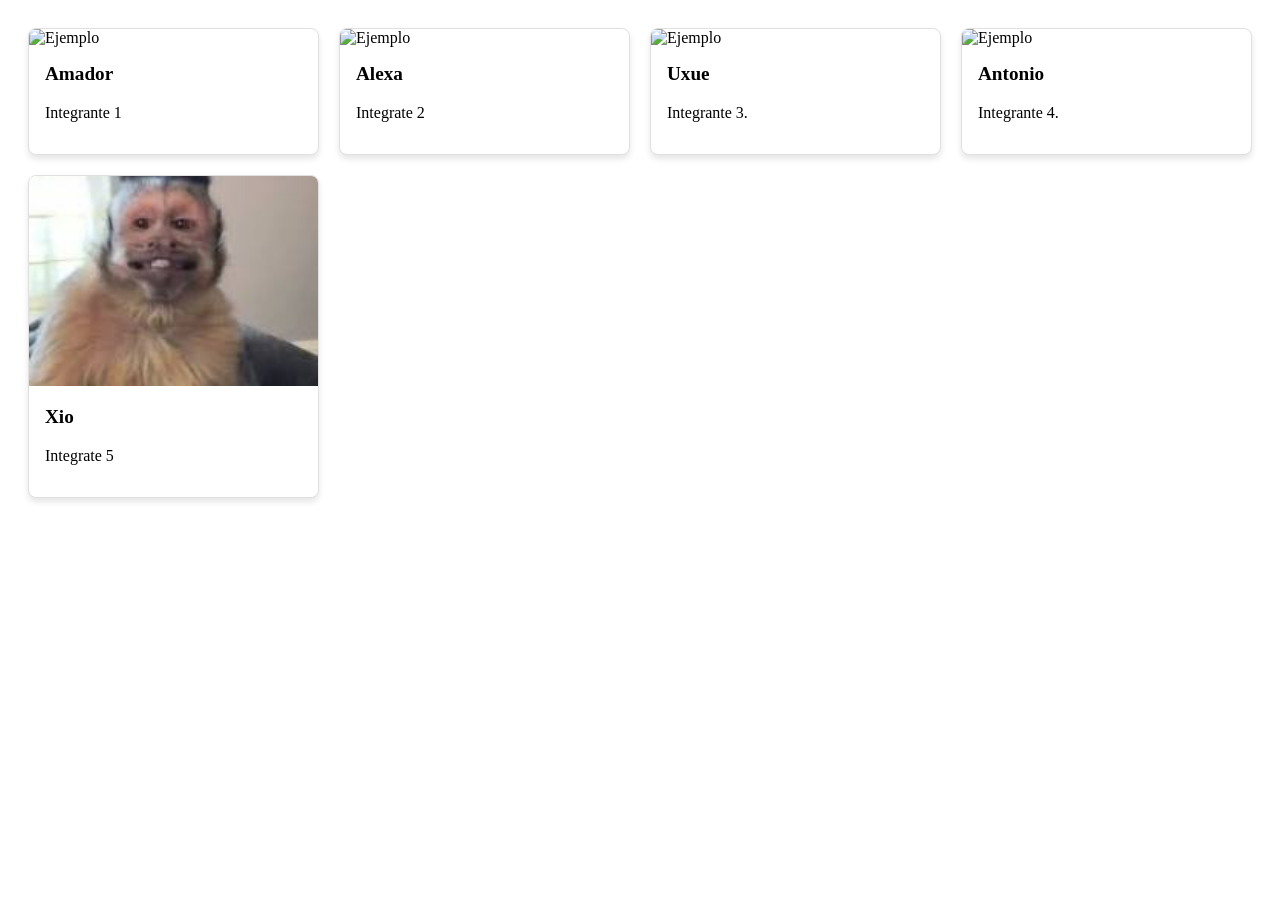
==== index.html @ 30659a45 "Agrega contenido final de las cards" ====
<!DOCTYPE html>
<html lang='en'>
<head>
    <meta charset='utf-8'>
    <meta name='viewport' content='width=device-width, initial-scale=1'>
    <title>Page Title</title>
    <link rel='stylesheet' href='css/main.css'>
</head>
<body>
    














    <div class="card-grid">
        <div class="card">
            <img src="https://encrypted-tbn0.gstatic.com/images?q=tbn:ANd9GcQkjfj5BpxVTRjhMjs1P1ACTYYOiKppBFDmj3fjjwzfN4VxWfmVlEJYb7s&s=10" alt="Ejemplo">
            <div class="card-content">
                <h3>Amador</h3>
                <p>Integrante 1</p>
            </div>
        </div>
    
        <div class="card">
            <img src="https://encrypted-tbn0.gstatic.com/images?q=tbn:ANd9GcSLge34AlzwsAZxnPm-30LFNtOBwBeLDJxHVvNg-DeAYw&s" alt="Ejemplo">
            <div class="card-content">
                <h3>Alexa</h3>
                <p>Integrate 2</p>
            </div>
        </div>

        <div class="card">
            <img src="https://encrypted-tbn0.gstatic.com/images?q=tbn:ANd9GcS9LVPYZmyObXVGzKlk4a13vdyVtmrMRncRA5RaDYk8Rg&s=10" alt="Ejemplo">
            <div class="card-content">
                <h3>Uxue</h3>
                <p>Integrante 3.</p>
            </div>
        </div>

        <div class="card">
            <img src="https://encrypted-tbn0.gstatic.com/images?q=tbn:ANd9GcSuxI428Ll3fAASVU5CYx33X0FOb1aPLdRzs97KixXpuw&s=10" alt="Ejemplo">
            <div class="card-content">
                <h3>Antonio</h3>
                <p>Integrante 4.</p>
            </div>
        </div>

        <div class="card">
            <img src="[data-uri]" alt="Ejemplo">
            <div class="card-content">
                <h3>Xio</h3>
                <p>Integrate 5</p>
            </div>
        </div>
    </div>

</body>
</html>
---- css/main.css ----
.card-grid {
  display: grid;
  grid-template-columns: repeat(auto-fit, minmax(250px, 1fr));
  gap: 20px;
  padding: 20px;
}

.card {
  background-color: #ffffff;
  border: 1px solid #e0e0e0;
  border-radius: 8px;
  overflow: hidden;
  box-shadow: 0 4px 6px rgba(0, 0, 0, 0.1);
}

.card img {
  width: 100%;
  height: 210px;
  object-fit: cover;
}

.card-content {
  padding: 16px;
}

.card-content h3 {
  margin-top: 0;
  font-size: 1.2rem;
}

.card-content button {
  background-color: #007bff;
  color: white;
  border: none;
  padding: 8px 12px;
  border-radius: 4px;
  cursor: pointer;
}
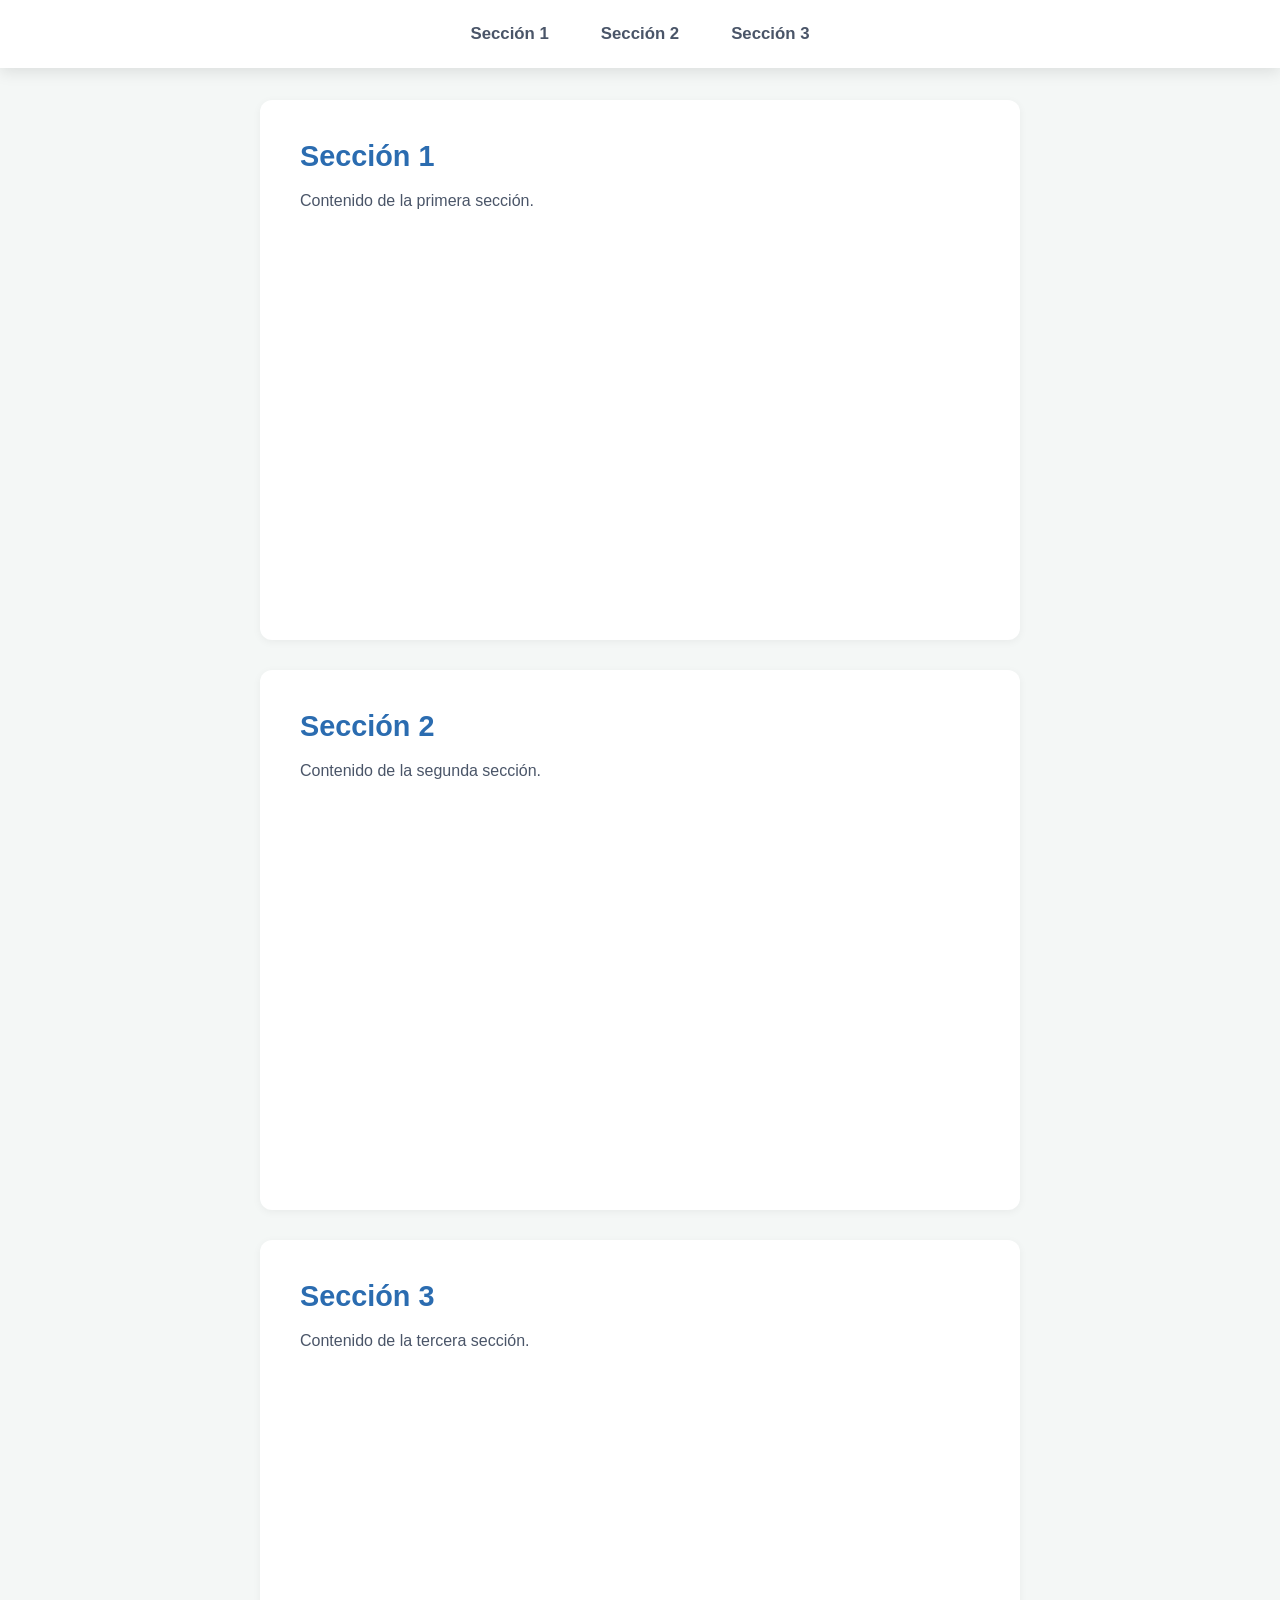
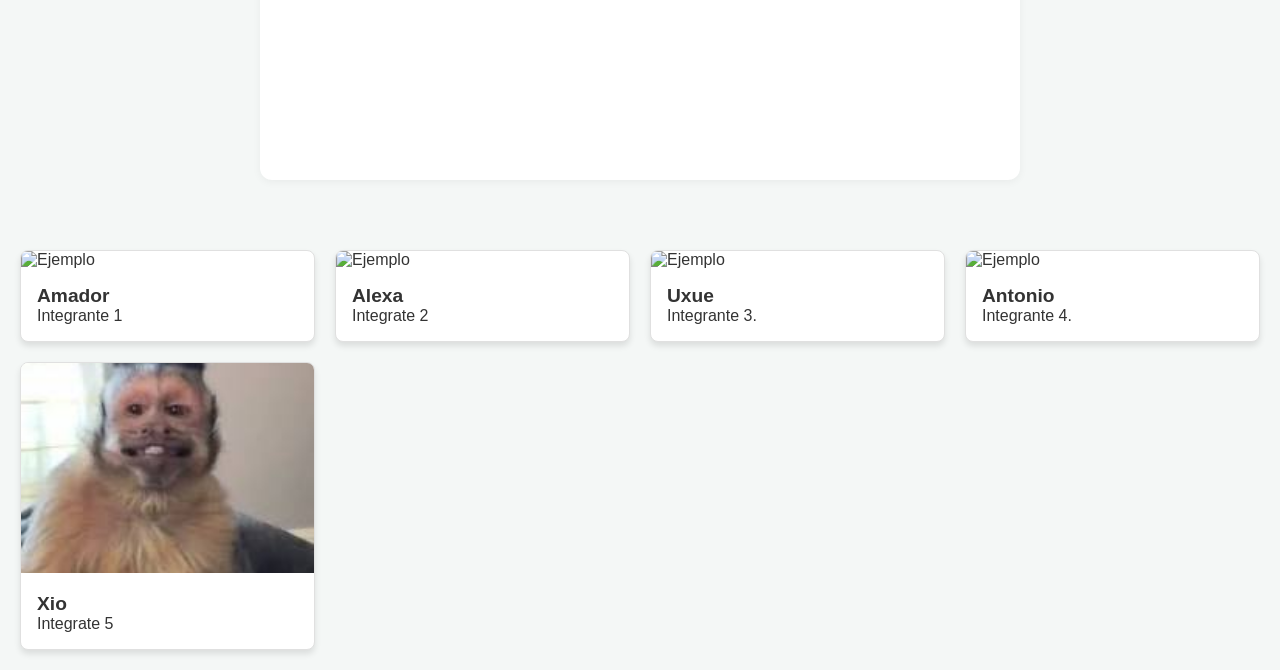
==== commit 456c5572: "Resuelve concflicto de merge" ====
--- a/index.html
+++ b/index.html
@@ -1,4 +1,38 @@
 <!DOCTYPE html>
+<html lang="es">
+<head>
+    <meta charset="UTF-8">
+    <meta name="viewport" content="width=device-width, initial-scale=1.0">
+    <title>Actividad</title>
+    <link rel="stylesheet" href="./css/main.css">
+</head>
+<body>
+    <nav class="navbar">
+        <div class="nav-container">
+            <a href="#seccion1" class="nav-link">Sección 1</a>
+            <a href="#seccion2" class="nav-link">Sección 2</a>
+            <a href="#seccion3" class="nav-link">Sección 3</a>
+        </div>
+    </nav>
+
+    <main class="content">
+        <section id="seccion1" class="section">
+            <h2>Sección 1</h2>
+            <p>Contenido de la primera sección.</p>
+        </section>
+
+        <section id="seccion2" class="section">
+            <h2>Sección 2</h2>
+            <p>Contenido de la segunda sección.</p>
+        </section>
+
+        <section id="seccion3" class="section">
+            <h2>Sección 3</h2>
+            <p>Contenido de la tercera sección.</p>
+        </section>
+    </main>
+</body>
+</html><!DOCTYPE html>
 <html lang='en'>
 <head>
     <meta charset='utf-8'>
--- a/css/main.css
+++ b/css/main.css
@@ -1,4 +1,88 @@
-.card-grid {
+/* Reset general y tipografía moderna */
+* {
+    margin: 0;
+    padding: 0;
+    box-sizing: border-box;
+    font-family: 'Segoe UI', Tahoma, Geneva, Verdana, sans-serif;
+}
+
+/* Desplazamiento suave al hacer clic en los enlaces */
+html {
+    scroll-behavior: smooth;
+}
+
+body {
+    background-color: #f4f7f6;
+    color: #333;
+}
+
+/* Estilos de la Barra de Navegación */
+.navbar {
+    position: fixed;
+    top: 0;
+    left: 0;
+    width: 100%;
+    background-color: #ffffff;
+    box-shadow: 0 4px 15px rgba(0, 0, 0, 0.1);
+    z-index: 1000;
+}
+
+.nav-container {
+    display: flex;
+    justify-content: center;
+    align-items: center;
+    max-width: 1200px;
+    margin: 0 auto;
+    padding: 1rem;
+    gap: 20px;
+}
+
+/* Estilos de los enlaces */
+.nav-link {
+    text-decoration: none;
+    color: #4a5568;
+    font-weight: 600;
+    font-size: 1.05rem;
+    padding: 8px 16px;
+    border-radius: 8px;
+    transition: all 0.3s ease;
+}
+
+/* Efectos al pasar el cursor (Hover) */
+.nav-link:hover {
+    color: #2b6cb0;
+    background-color: #ebf8ff;
+    transform: translateY(-2px);
+}
+
+/* Contenido y Secciones */
+.content {
+    margin-top: 80px; /* Margen para no quedar oculto bajo el nav fijo */
+    padding: 20px;
+    max-width: 800px;
+    margin-left: auto;
+    margin-right: auto;
+}
+
+.section {
+    background: #ffffff;
+    margin-bottom: 30px;
+    padding: 40px;
+    border-radius: 12px;
+    box-shadow: 0 2px 8px rgba(0, 0, 0, 0.05);
+    min-height: 60vh; /* Altura extra para permitir probar el scroll */
+}
+
+.section h2 {
+    color: #2b6cb0;
+    margin-bottom: 15px;
+    font-size: 1.8rem;
+}
+
+.section p {
+    line-height: 1.6;
+    color: #4a5568;
+}.card-grid {
   display: grid;
   grid-template-columns: repeat(auto-fit, minmax(250px, 1fr));
   gap: 20px;
--- a/css/main.css
+++ b/css/main.css
@@ -1,4 +1,88 @@
-.card-grid {
+/* Reset general y tipografía moderna */
+* {
+    margin: 0;
+    padding: 0;
+    box-sizing: border-box;
+    font-family: 'Segoe UI', Tahoma, Geneva, Verdana, sans-serif;
+}
+
+/* Desplazamiento suave al hacer clic en los enlaces */
+html {
+    scroll-behavior: smooth;
+}
+
+body {
+    background-color: #f4f7f6;
+    color: #333;
+}
+
+/* Estilos de la Barra de Navegación */
+.navbar {
+    position: fixed;
+    top: 0;
+    left: 0;
+    width: 100%;
+    background-color: #ffffff;
+    box-shadow: 0 4px 15px rgba(0, 0, 0, 0.1);
+    z-index: 1000;
+}
+
+.nav-container {
+    display: flex;
+    justify-content: center;
+    align-items: center;
+    max-width: 1200px;
+    margin: 0 auto;
+    padding: 1rem;
+    gap: 20px;
+}
+
+/* Estilos de los enlaces */
+.nav-link {
+    text-decoration: none;
+    color: #4a5568;
+    font-weight: 600;
+    font-size: 1.05rem;
+    padding: 8px 16px;
+    border-radius: 8px;
+    transition: all 0.3s ease;
+}
+
+/* Efectos al pasar el cursor (Hover) */
+.nav-link:hover {
+    color: #2b6cb0;
+    background-color: #ebf8ff;
+    transform: translateY(-2px);
+}
+
+/* Contenido y Secciones */
+.content {
+    margin-top: 80px; /* Margen para no quedar oculto bajo el nav fijo */
+    padding: 20px;
+    max-width: 800px;
+    margin-left: auto;
+    margin-right: auto;
+}
+
+.section {
+    background: #ffffff;
+    margin-bottom: 30px;
+    padding: 40px;
+    border-radius: 12px;
+    box-shadow: 0 2px 8px rgba(0, 0, 0, 0.05);
+    min-height: 60vh; /* Altura extra para permitir probar el scroll */
+}
+
+.section h2 {
+    color: #2b6cb0;
+    margin-bottom: 15px;
+    font-size: 1.8rem;
+}
+
+.section p {
+    line-height: 1.6;
+    color: #4a5568;
+}.card-grid {
   display: grid;
   grid-template-columns: repeat(auto-fit, minmax(250px, 1fr));
   gap: 20px;
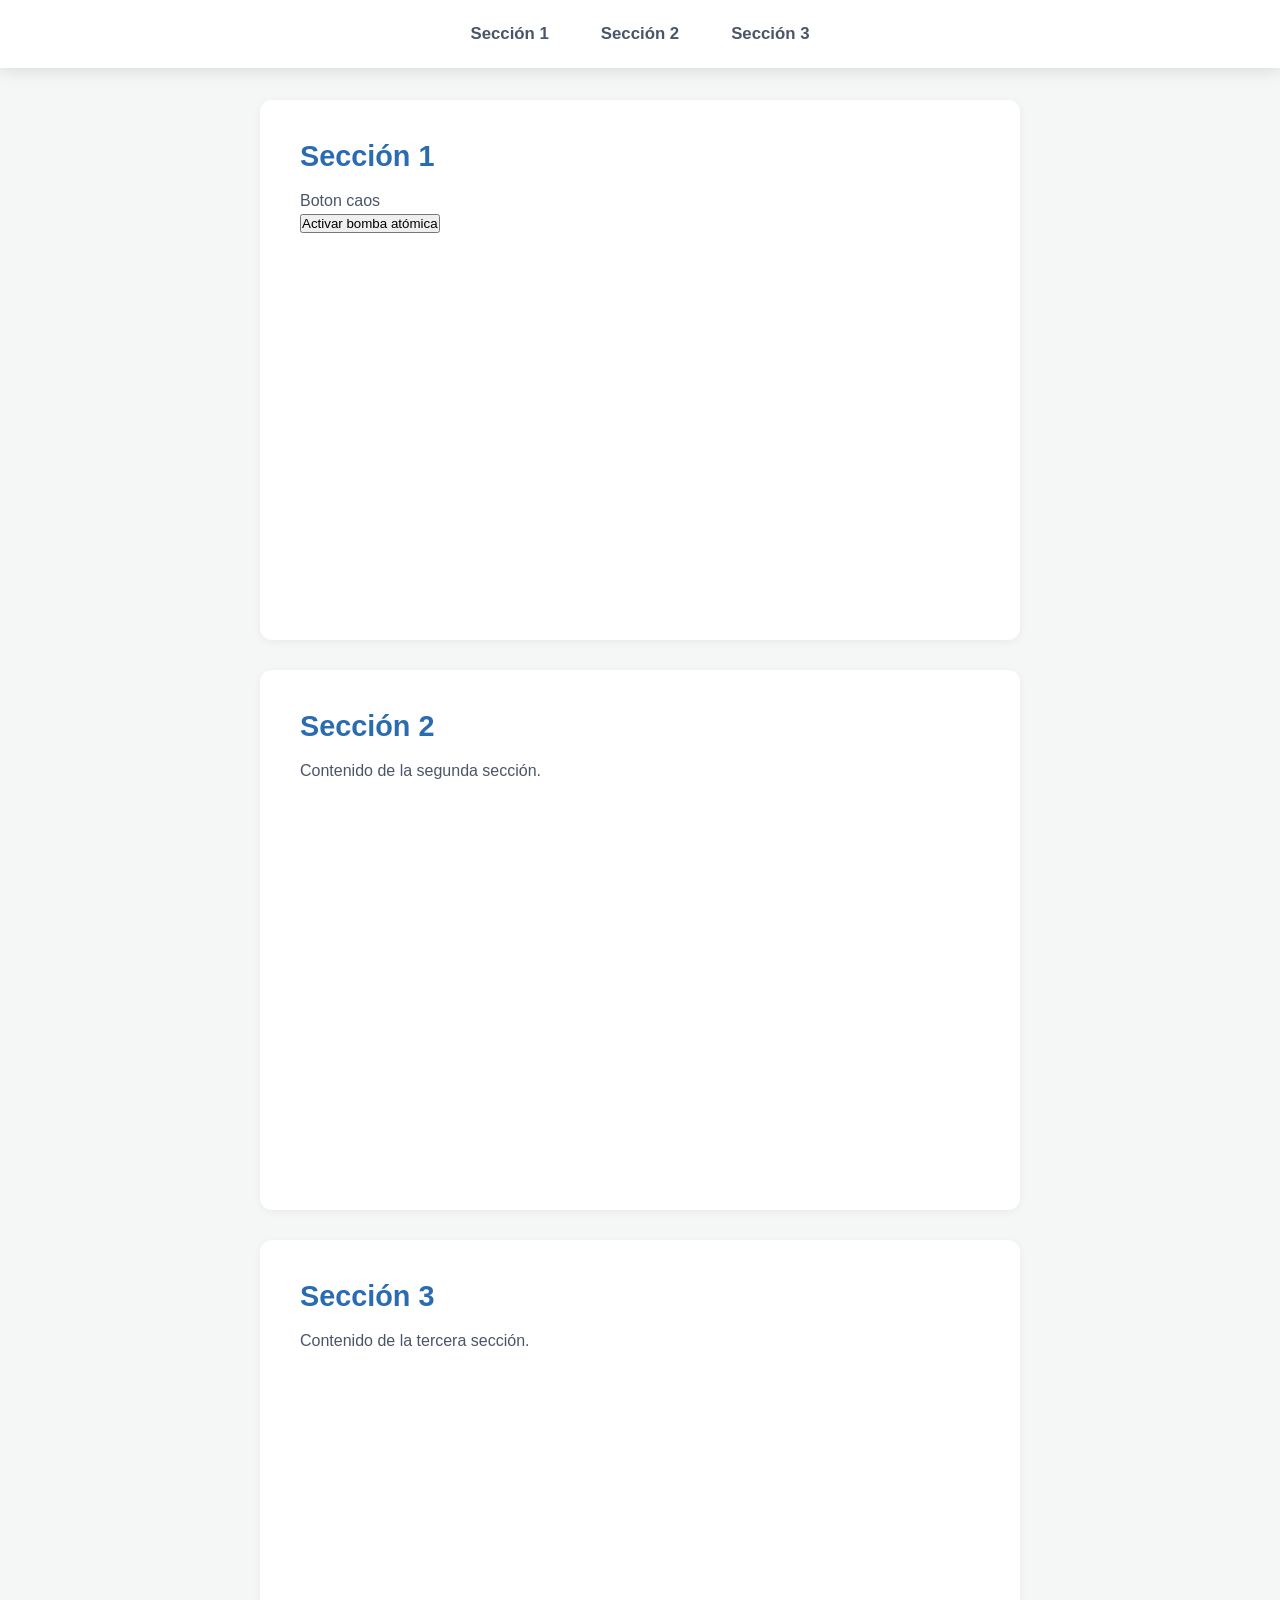
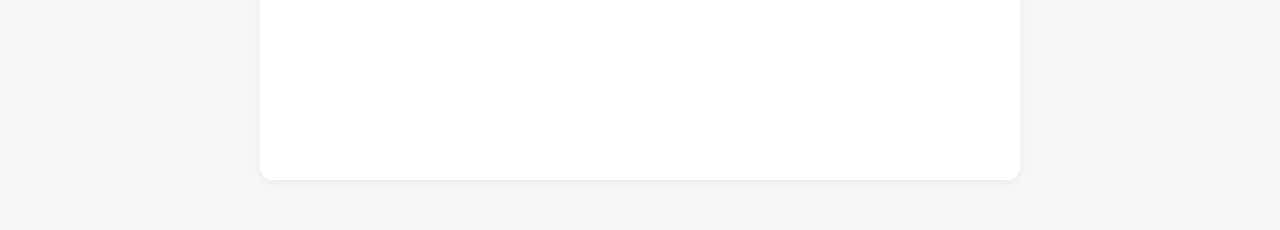
==== commit f9388804: "Implementación botón de caos" ====
--- a/index.html
+++ b/index.html
@@ -18,7 +18,8 @@
     <main class="content">
         <section id="seccion1" class="section">
             <h2>Sección 1</h2>
-            <p>Contenido de la primera sección.</p>
+            <p>Boton caos</p>
+            <button>Activar bomba atómica</button>
         </section>
 
         <section id="seccion2" class="section">
@@ -32,71 +33,4 @@
         </section>
     </main>
 </body>
-</html><!DOCTYPE html>
-<html lang='en'>
-<head>
-    <meta charset='utf-8'>
-    <meta name='viewport' content='width=device-width, initial-scale=1'>
-    <title>Page Title</title>
-    <link rel='stylesheet' href='css/main.css'>
-</head>
-<body>
-    
-
-
-
-
-
-
-
-
-
-
-
-
-
-
-    <div class="card-grid">
-        <div class="card">
-            <img src="https://encrypted-tbn0.gstatic.com/images?q=tbn:ANd9GcQkjfj5BpxVTRjhMjs1P1ACTYYOiKppBFDmj3fjjwzfN4VxWfmVlEJYb7s&s=10" alt="Ejemplo">
-            <div class="card-content">
-                <h3>Amador</h3>
-                <p>Integrante 1</p>
-            </div>
-        </div>
-    
-        <div class="card">
-            <img src="https://encrypted-tbn0.gstatic.com/images?q=tbn:ANd9GcSLge34AlzwsAZxnPm-30LFNtOBwBeLDJxHVvNg-DeAYw&s" alt="Ejemplo">
-            <div class="card-content">
-                <h3>Alexa</h3>
-                <p>Integrate 2</p>
-            </div>
-        </div>
-
-        <div class="card">
-            <img src="https://encrypted-tbn0.gstatic.com/images?q=tbn:ANd9GcS9LVPYZmyObXVGzKlk4a13vdyVtmrMRncRA5RaDYk8Rg&s=10" alt="Ejemplo">
-            <div class="card-content">
-                <h3>Uxue</h3>
-                <p>Integrante 3.</p>
-            </div>
-        </div>
-
-        <div class="card">
-            <img src="https://encrypted-tbn0.gstatic.com/images?q=tbn:ANd9GcSuxI428Ll3fAASVU5CYx33X0FOb1aPLdRzs97KixXpuw&s=10" alt="Ejemplo">
-            <div class="card-content">
-                <h3>Antonio</h3>
-                <p>Integrante 4.</p>
-            </div>
-        </div>
-
-        <div class="card">
-            <img src="[data-uri]" alt="Ejemplo">
-            <div class="card-content">
-                <h3>Xio</h3>
-                <p>Integrate 5</p>
-            </div>
-        </div>
-    </div>
-
-</body>
 </html>
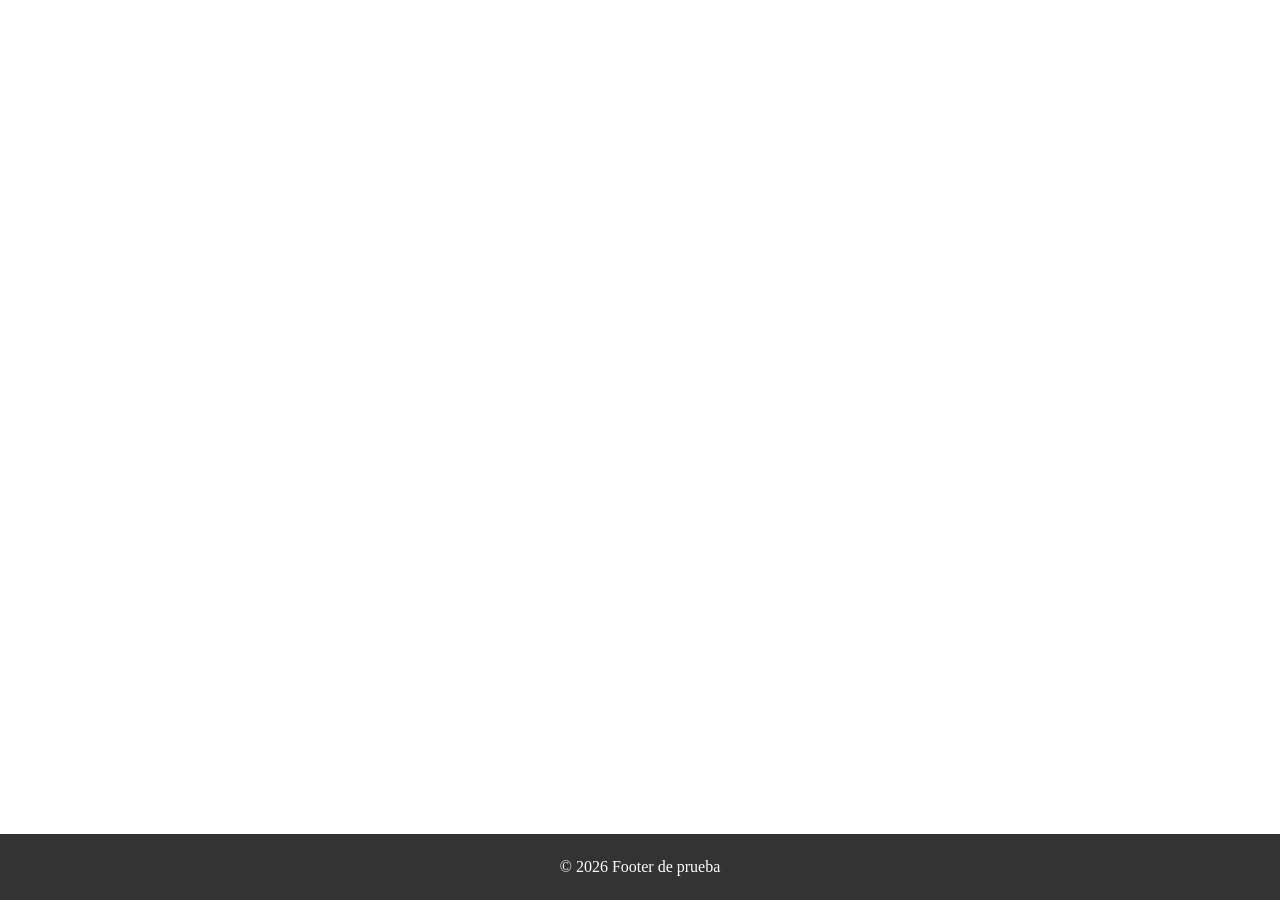
==== commit c8b645b1: "Vincular script del footer en la plantilla HTML" ====
--- a/index.html
+++ b/index.html
@@ -1,36 +1,12 @@
 <!DOCTYPE html>
-<html lang="es">
+<html lang='en'>
 <head>
-    <meta charset="UTF-8">
-    <meta name="viewport" content="width=device-width, initial-scale=1.0">
-    <title>Actividad</title>
-    <link rel="stylesheet" href="./css/main.css">
+    <meta charset='utf-8'>
+    <meta name='viewport' content='width=device-width, initial-scale=1'>
+    <title>Page Title</title>
+    <link rel='stylesheet' href='main.css'>
 </head>
 <body>
-    <nav class="navbar">
-        <div class="nav-container">
-            <a href="#seccion1" class="nav-link">Sección 1</a>
-            <a href="#seccion2" class="nav-link">Sección 2</a>
-            <a href="#seccion3" class="nav-link">Sección 3</a>
-        </div>
-    </nav>
-
-    <main class="content">
-        <section id="seccion1" class="section">
-            <h2>Sección 1</h2>
-            <p>Boton caos</p>
-            <button>Activar bomba atómica</button>
-        </section>
-
-        <section id="seccion2" class="section">
-            <h2>Sección 2</h2>
-            <p>Contenido de la segunda sección.</p>
-        </section>
-
-        <section id="seccion3" class="section">
-            <h2>Sección 3</h2>
-            <p>Contenido de la tercera sección.</p>
-        </section>
-    </main>
+    <script src="js/app.js"></script>
 </body>
 </html>
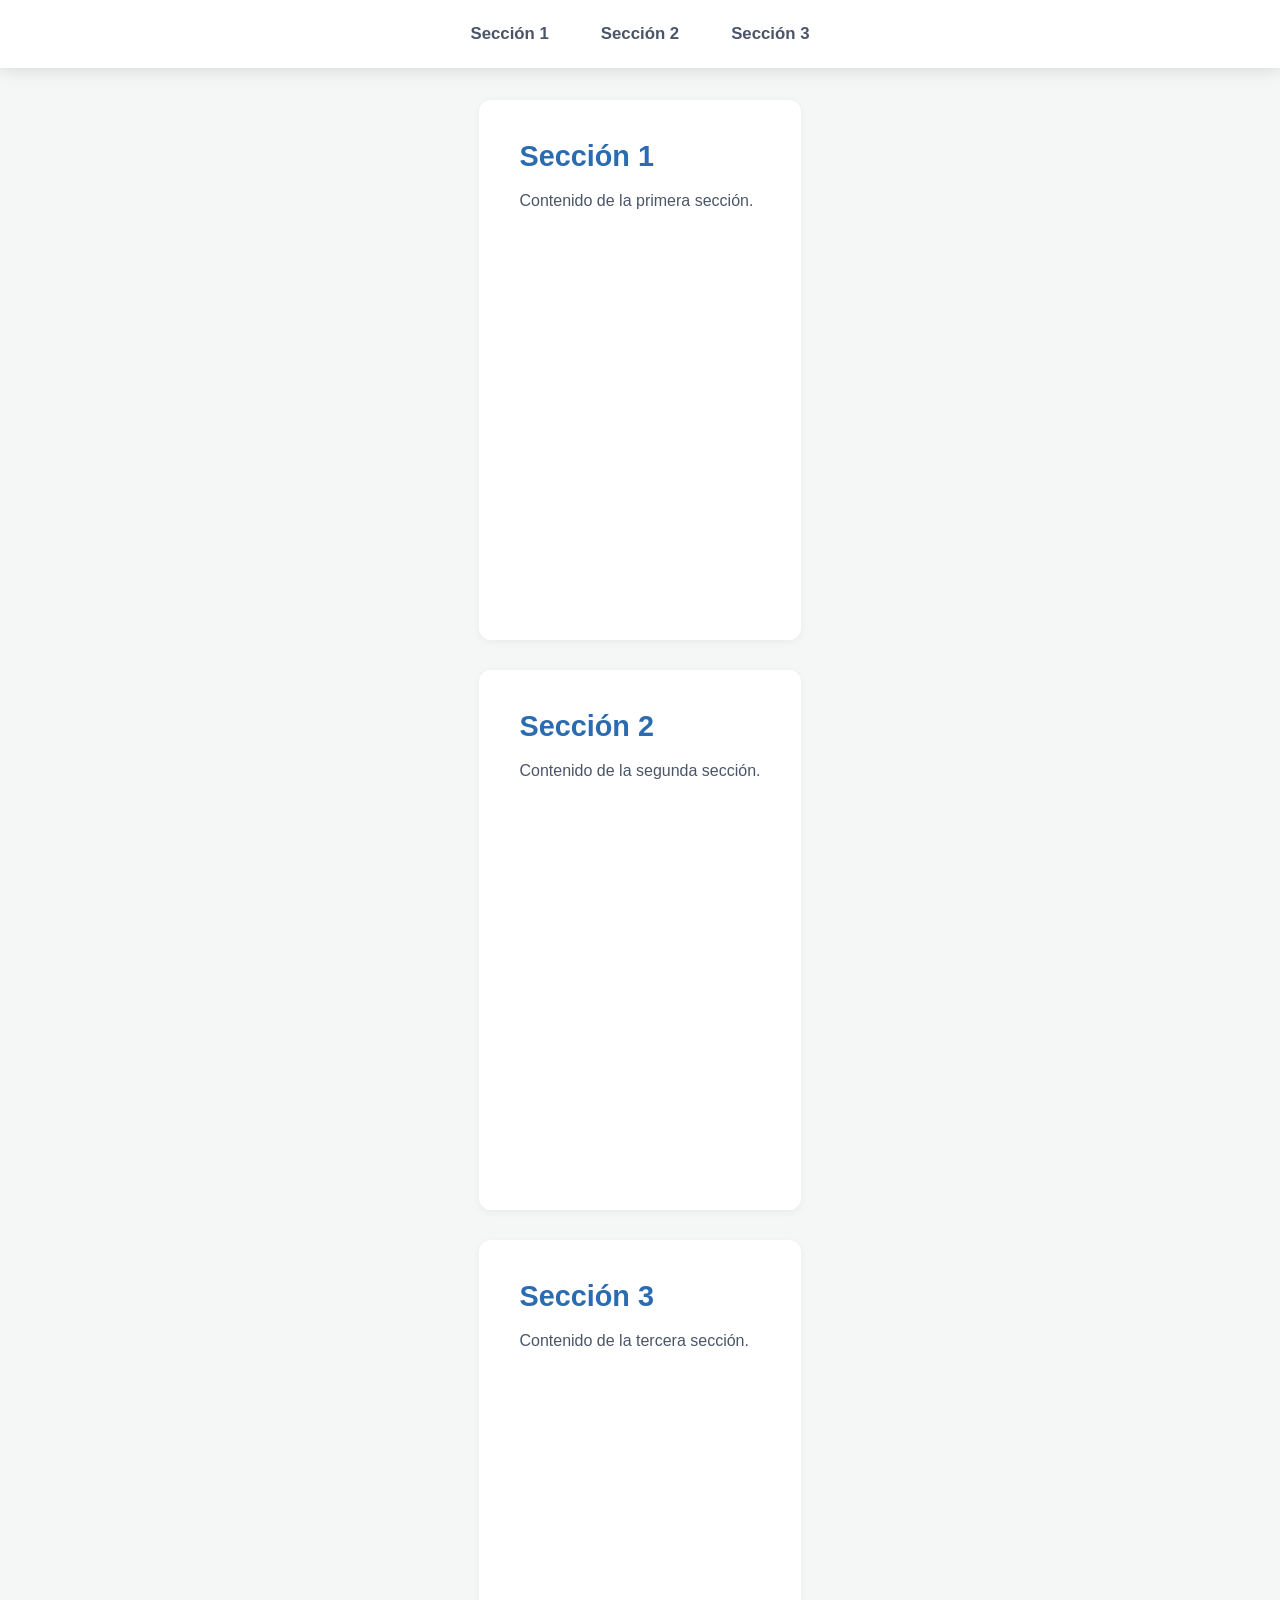
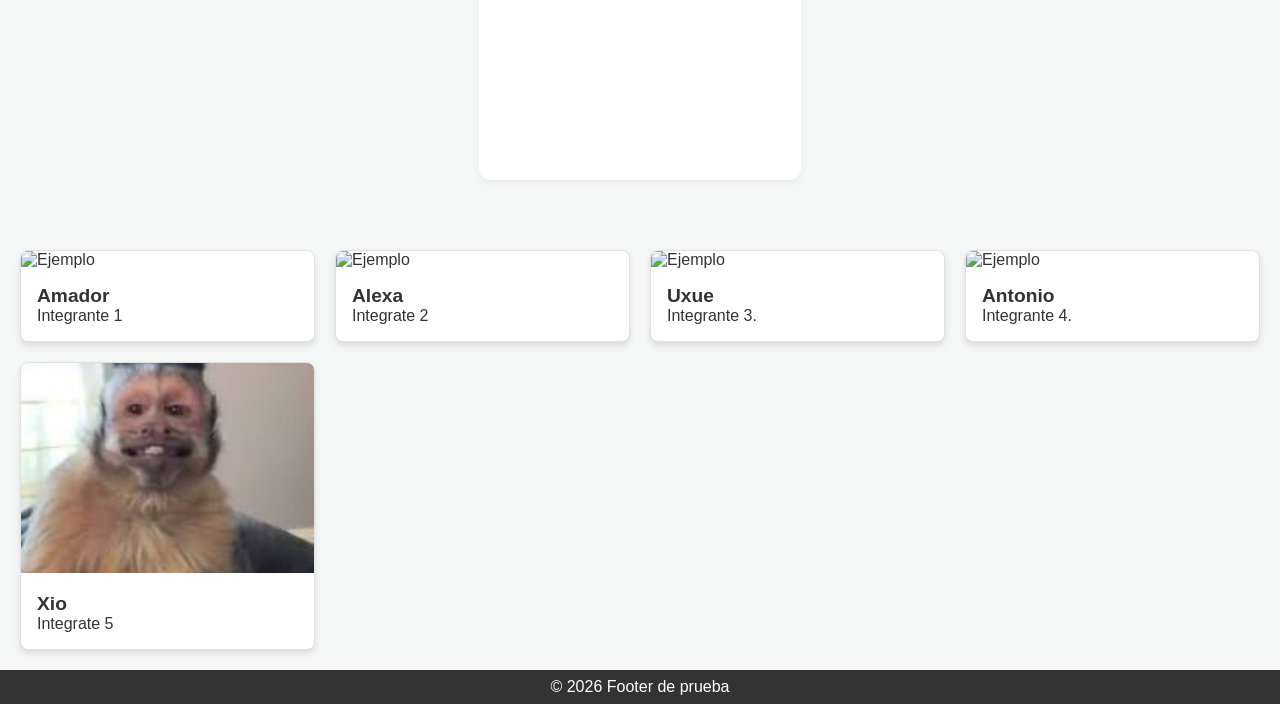
==== commit acb354a4: "Resolver conflicto de Merge" ====
--- a/index.html
+++ b/index.html
@@ -1,4 +1,105 @@
 <!DOCTYPE html>
+<html lang="es">
+<head>
+    <meta charset="UTF-8">
+    <meta name="viewport" content="width=device-width, initial-scale=1.0">
+    <title>Actividad</title>
+    <link rel="stylesheet" href="./css/main.css">
+</head>
+<body>
+    <nav class="navbar">
+        <div class="nav-container">
+            <a href="#seccion1" class="nav-link">Sección 1</a>
+            <a href="#seccion2" class="nav-link">Sección 2</a>
+            <a href="#seccion3" class="nav-link">Sección 3</a>
+        </div>
+    </nav>
+
+    <main class="content">
+        <section id="seccion1" class="section">
+            <h2>Sección 1</h2>
+            <p>Contenido de la primera sección.</p>
+        </section>
+
+        <section id="seccion2" class="section">
+            <h2>Sección 2</h2>
+            <p>Contenido de la segunda sección.</p>
+        </section>
+
+        <section id="seccion3" class="section">
+            <h2>Sección 3</h2>
+            <p>Contenido de la tercera sección.</p>
+        </section>
+    </main>
+</body>
+</html><!DOCTYPE html>
+<html lang='en'>
+<head>
+    <meta charset='utf-8'>
+    <meta name='viewport' content='width=device-width, initial-scale=1'>
+    <title>Page Title</title>
+    <link rel='stylesheet' href='css/main.css'>
+</head>
+<body>
+    
+
+
+
+
+
+
+
+
+
+
+
+
+
+
+    <div class="card-grid">
+        <div class="card">
+            <img src="https://encrypted-tbn0.gstatic.com/images?q=tbn:ANd9GcQkjfj5BpxVTRjhMjs1P1ACTYYOiKppBFDmj3fjjwzfN4VxWfmVlEJYb7s&s=10" alt="Ejemplo">
+            <div class="card-content">
+                <h3>Amador</h3>
+                <p>Integrante 1</p>
+            </div>
+        </div>
+    
+        <div class="card">
+            <img src="https://encrypted-tbn0.gstatic.com/images?q=tbn:ANd9GcSLge34AlzwsAZxnPm-30LFNtOBwBeLDJxHVvNg-DeAYw&s" alt="Ejemplo">
+            <div class="card-content">
+                <h3>Alexa</h3>
+                <p>Integrate 2</p>
+            </div>
+        </div>
+
+        <div class="card">
+            <img src="https://encrypted-tbn0.gstatic.com/images?q=tbn:ANd9GcS9LVPYZmyObXVGzKlk4a13vdyVtmrMRncRA5RaDYk8Rg&s=10" alt="Ejemplo">
+            <div class="card-content">
+                <h3>Uxue</h3>
+                <p>Integrante 3.</p>
+            </div>
+        </div>
+
+        <div class="card">
+            <img src="https://encrypted-tbn0.gstatic.com/images?q=tbn:ANd9GcSuxI428Ll3fAASVU5CYx33X0FOb1aPLdRzs97KixXpuw&s=10" alt="Ejemplo">
+            <div class="card-content">
+                <h3>Antonio</h3>
+                <p>Integrante 4.</p>
+            </div>
+        </div>
+
+        <div class="card">
+            <img src="[data-uri]" alt="Ejemplo">
+            <div class="card-content">
+                <h3>Xio</h3>
+                <p>Integrate 5</p>
+            </div>
+        </div>
+    </div>
+
+</body>
+</html><!DOCTYPE html>
 <html lang='en'>
 <head>
     <meta charset='utf-8'>
--- a/css/main.css
+++ b/css/main.css
@@ -0,0 +1,122 @@
+/* Reset general y tipografía moderna */
+* {
+    margin: 0;
+    padding: 0;
+    box-sizing: border-box;
+    font-family: 'Segoe UI', Tahoma, Geneva, Verdana, sans-serif;
+}
+
+/* Desplazamiento suave al hacer clic en los enlaces */
+html {
+    scroll-behavior: smooth;
+}
+
+body {
+    background-color: #f4f7f6;
+    color: #333;
+}
+
+/* Estilos de la Barra de Navegación */
+.navbar {
+    position: fixed;
+    top: 0;
+    left: 0;
+    width: 100%;
+    background-color: #ffffff;
+    box-shadow: 0 4px 15px rgba(0, 0, 0, 0.1);
+    z-index: 1000;
+}
+
+.nav-container {
+    display: flex;
+    justify-content: center;
+    align-items: center;
+    max-width: 1200px;
+    margin: 0 auto;
+    padding: 1rem;
+    gap: 20px;
+}
+
+/* Estilos de los enlaces */
+.nav-link {
+    text-decoration: none;
+    color: #4a5568;
+    font-weight: 600;
+    font-size: 1.05rem;
+    padding: 8px 16px;
+    border-radius: 8px;
+    transition: all 0.3s ease;
+}
+
+/* Efectos al pasar el cursor (Hover) */
+.nav-link:hover {
+    color: #2b6cb0;
+    background-color: #ebf8ff;
+    transform: translateY(-2px);
+}
+
+/* Contenido y Secciones */
+.content {
+    margin-top: 80px; /* Margen para no quedar oculto bajo el nav fijo */
+    padding: 20px;
+    max-width: 800px;
+    margin-left: auto;
+    margin-right: auto;
+}
+
+.section {
+    background: #ffffff;
+    margin-bottom: 30px;
+    padding: 40px;
+    border-radius: 12px;
+    box-shadow: 0 2px 8px rgba(0, 0, 0, 0.05);
+    min-height: 60vh; /* Altura extra para permitir probar el scroll */
+}
+
+.section h2 {
+    color: #2b6cb0;
+    margin-bottom: 15px;
+    font-size: 1.8rem;
+}
+
+.section p {
+    line-height: 1.6;
+    color: #4a5568;
+}.card-grid {
+  display: grid;
+  grid-template-columns: repeat(auto-fit, minmax(250px, 1fr));
+  gap: 20px;
+  padding: 20px;
+}
+
+.card {
+  background-color: #ffffff;
+  border: 1px solid #e0e0e0;
+  border-radius: 8px;
+  overflow: hidden;
+  box-shadow: 0 4px 6px rgba(0, 0, 0, 0.1);
+}
+
+.card img {
+  width: 100%;
+  height: 210px;
+  object-fit: cover;
+}
+
+.card-content {
+  padding: 16px;
+}
+
+.card-content h3 {
+  margin-top: 0;
+  font-size: 1.2rem;
+}
+
+.card-content button {
+  background-color: #007bff;
+  color: white;
+  border: none;
+  padding: 8px 12px;
+  border-radius: 4px;
+  cursor: pointer;
+}
--- a/css/main.css
+++ b/css/main.css
@@ -0,0 +1,122 @@
+/* Reset general y tipografía moderna */
+* {
+    margin: 0;
+    padding: 0;
+    box-sizing: border-box;
+    font-family: 'Segoe UI', Tahoma, Geneva, Verdana, sans-serif;
+}
+
+/* Desplazamiento suave al hacer clic en los enlaces */
+html {
+    scroll-behavior: smooth;
+}
+
+body {
+    background-color: #f4f7f6;
+    color: #333;
+}
+
+/* Estilos de la Barra de Navegación */
+.navbar {
+    position: fixed;
+    top: 0;
+    left: 0;
+    width: 100%;
+    background-color: #ffffff;
+    box-shadow: 0 4px 15px rgba(0, 0, 0, 0.1);
+    z-index: 1000;
+}
+
+.nav-container {
+    display: flex;
+    justify-content: center;
+    align-items: center;
+    max-width: 1200px;
+    margin: 0 auto;
+    padding: 1rem;
+    gap: 20px;
+}
+
+/* Estilos de los enlaces */
+.nav-link {
+    text-decoration: none;
+    color: #4a5568;
+    font-weight: 600;
+    font-size: 1.05rem;
+    padding: 8px 16px;
+    border-radius: 8px;
+    transition: all 0.3s ease;
+}
+
+/* Efectos al pasar el cursor (Hover) */
+.nav-link:hover {
+    color: #2b6cb0;
+    background-color: #ebf8ff;
+    transform: translateY(-2px);
+}
+
+/* Contenido y Secciones */
+.content {
+    margin-top: 80px; /* Margen para no quedar oculto bajo el nav fijo */
+    padding: 20px;
+    max-width: 800px;
+    margin-left: auto;
+    margin-right: auto;
+}
+
+.section {
+    background: #ffffff;
+    margin-bottom: 30px;
+    padding: 40px;
+    border-radius: 12px;
+    box-shadow: 0 2px 8px rgba(0, 0, 0, 0.05);
+    min-height: 60vh; /* Altura extra para permitir probar el scroll */
+}
+
+.section h2 {
+    color: #2b6cb0;
+    margin-bottom: 15px;
+    font-size: 1.8rem;
+}
+
+.section p {
+    line-height: 1.6;
+    color: #4a5568;
+}.card-grid {
+  display: grid;
+  grid-template-columns: repeat(auto-fit, minmax(250px, 1fr));
+  gap: 20px;
+  padding: 20px;
+}
+
+.card {
+  background-color: #ffffff;
+  border: 1px solid #e0e0e0;
+  border-radius: 8px;
+  overflow: hidden;
+  box-shadow: 0 4px 6px rgba(0, 0, 0, 0.1);
+}
+
+.card img {
+  width: 100%;
+  height: 210px;
+  object-fit: cover;
+}
+
+.card-content {
+  padding: 16px;
+}
+
+.card-content h3 {
+  margin-top: 0;
+  font-size: 1.2rem;
+}
+
+.card-content button {
+  background-color: #007bff;
+  color: white;
+  border: none;
+  padding: 8px 12px;
+  border-radius: 4px;
+  cursor: pointer;
+}
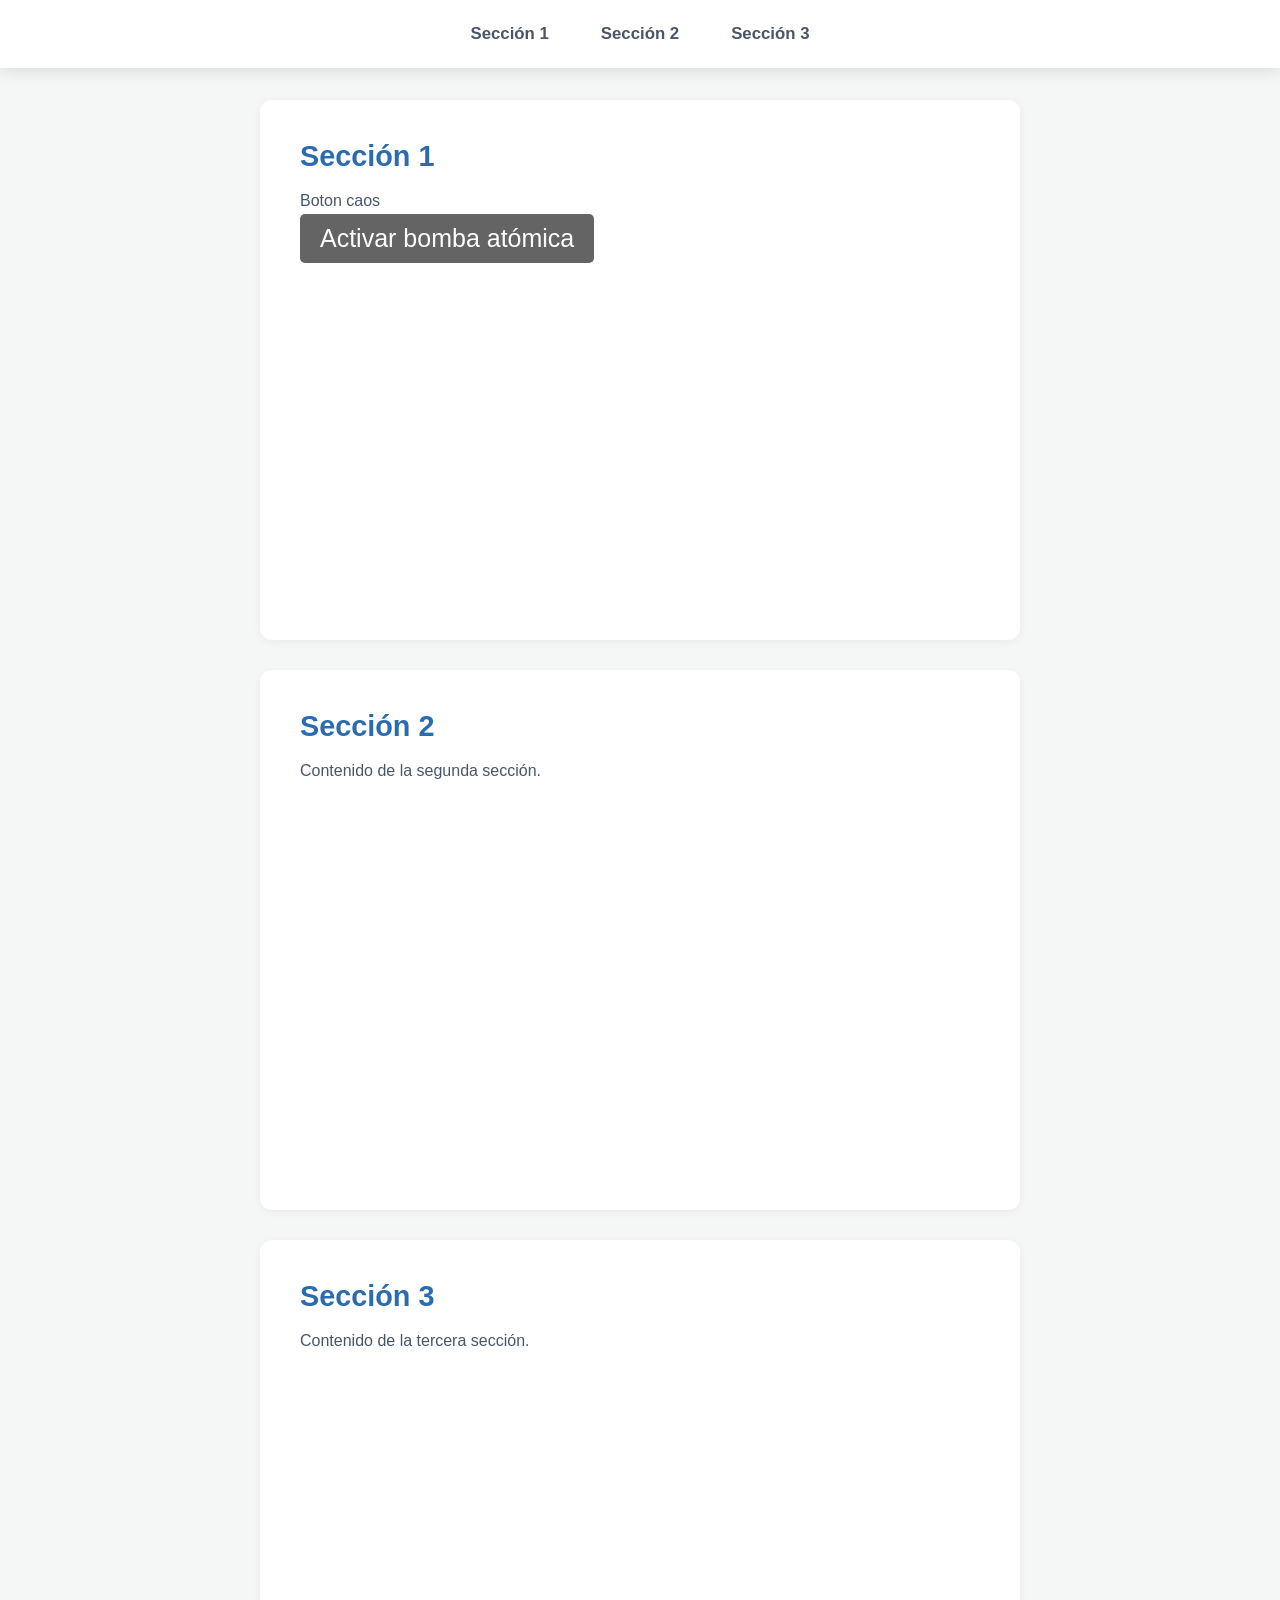
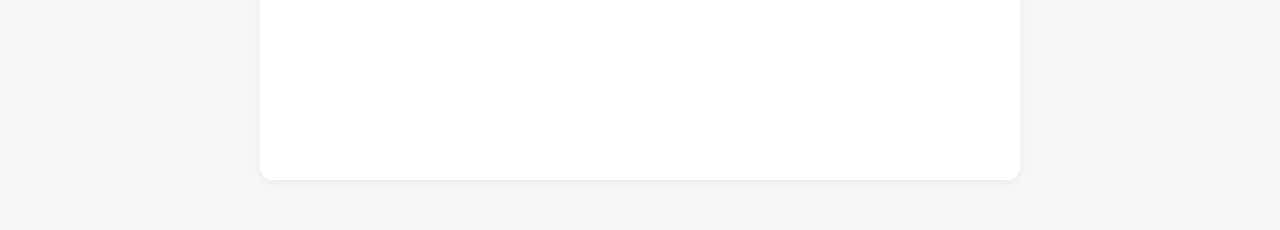
==== commit 252b3cca: "Implementacion de la funcionalidad del boton caos" ====
--- a/index.html
+++ b/index.html
@@ -18,7 +18,10 @@
     <main class="content">
         <section id="seccion1" class="section">
             <h2>Sección 1</h2>
-            <p>Contenido de la primera sección.</p>
+            <p>Boton caos</p>
+            <button id="botonCaos" class="btn-estilo">
+            Activar bomba atómica
+        </button>
         </section>
 
         <section id="seccion2" class="section">
@@ -31,83 +34,7 @@
             <p>Contenido de la tercera sección.</p>
         </section>
     </main>
-</body>
-</html><!DOCTYPE html>
-<html lang='en'>
-<head>
-    <meta charset='utf-8'>
-    <meta name='viewport' content='width=device-width, initial-scale=1'>
-    <title>Page Title</title>
-    <link rel='stylesheet' href='css/main.css'>
-</head>
-<body>
-    
-
-
-
-
-
-
-
-
-
-
-
-
-
-
-    <div class="card-grid">
-        <div class="card">
-            <img src="https://encrypted-tbn0.gstatic.com/images?q=tbn:ANd9GcQkjfj5BpxVTRjhMjs1P1ACTYYOiKppBFDmj3fjjwzfN4VxWfmVlEJYb7s&s=10" alt="Ejemplo">
-            <div class="card-content">
-                <h3>Amador</h3>
-                <p>Integrante 1</p>
-            </div>
-        </div>
-    
-        <div class="card">
-            <img src="https://encrypted-tbn0.gstatic.com/images?q=tbn:ANd9GcSLge34AlzwsAZxnPm-30LFNtOBwBeLDJxHVvNg-DeAYw&s" alt="Ejemplo">
-            <div class="card-content">
-                <h3>Alexa</h3>
-                <p>Integrate 2</p>
-            </div>
-        </div>
-
-        <div class="card">
-            <img src="https://encrypted-tbn0.gstatic.com/images?q=tbn:ANd9GcS9LVPYZmyObXVGzKlk4a13vdyVtmrMRncRA5RaDYk8Rg&s=10" alt="Ejemplo">
-            <div class="card-content">
-                <h3>Uxue</h3>
-                <p>Integrante 3.</p>
-            </div>
-        </div>
-
-        <div class="card">
-            <img src="https://encrypted-tbn0.gstatic.com/images?q=tbn:ANd9GcSuxI428Ll3fAASVU5CYx33X0FOb1aPLdRzs97KixXpuw&s=10" alt="Ejemplo">
-            <div class="card-content">
-                <h3>Antonio</h3>
-                <p>Integrante 4.</p>
-            </div>
-        </div>
-
-        <div class="card">
-            <img src="[data-uri]" alt="Ejemplo">
-            <div class="card-content">
-                <h3>Xio</h3>
-                <p>Integrate 5</p>
-            </div>
-        </div>
-    </div>
+        <script src="js/botonCaos.js"></script>
 
 </body>
-</html><!DOCTYPE html>
-<html lang='en'>
-<head>
-    <meta charset='utf-8'>
-    <meta name='viewport' content='width=device-width, initial-scale=1'>
-    <title>Page Title</title>
-    <link rel='stylesheet' href='main.css'>
-</head>
-<body>
-    <script src="js/app.js"></script>
-</body>
 </html>
--- a/css/main.css
+++ b/css/main.css
@@ -82,41 +82,23 @@
 .section p {
     line-height: 1.6;
     color: #4a5568;
-}.card-grid {
-  display: grid;
-  grid-template-columns: repeat(auto-fit, minmax(250px, 1fr));
-  gap: 20px;
-  padding: 20px;
 }
 
-.card {
-  background-color: #ffffff;
-  border: 1px solid #e0e0e0;
-  border-radius: 8px;
-  overflow: hidden;
-  box-shadow: 0 4px 6px rgba(0, 0, 0, 0.1);
-}
+.btn-estilo {
+      background-color: #646464; /* Azul inicial */
+      color: white;
+      border: none;
+      padding: 10px 20px;
+      font-size: 25px;
+      cursor: pointer;
+      border-radius: 5px;
+      transition: background-color 0.9s ease; /* Transición suave de color */
+    }
 
-.card img {
-  width: 100%;
-  height: 210px;
-  object-fit: cover;
-}
-
-.card-content {
-  padding: 16px;
-}
-
-.card-content h3 {
-  margin-top: 0;
-  font-size: 1.2rem;
-}
-
-.card-content button {
-  background-color: #007bff;
-  color: white;
-  border: none;
-  padding: 8px 12px;
-  border-radius: 4px;
-  cursor: pointer;
-}
+    /* Clase CSS para el nuevo estado del botón */
+    .btn-activo {
+      background-color: #2b6cb0; /* Verde */
+      border-color: #0f3e70;
+      color: white;
+      border-radius: 5px;
+    }
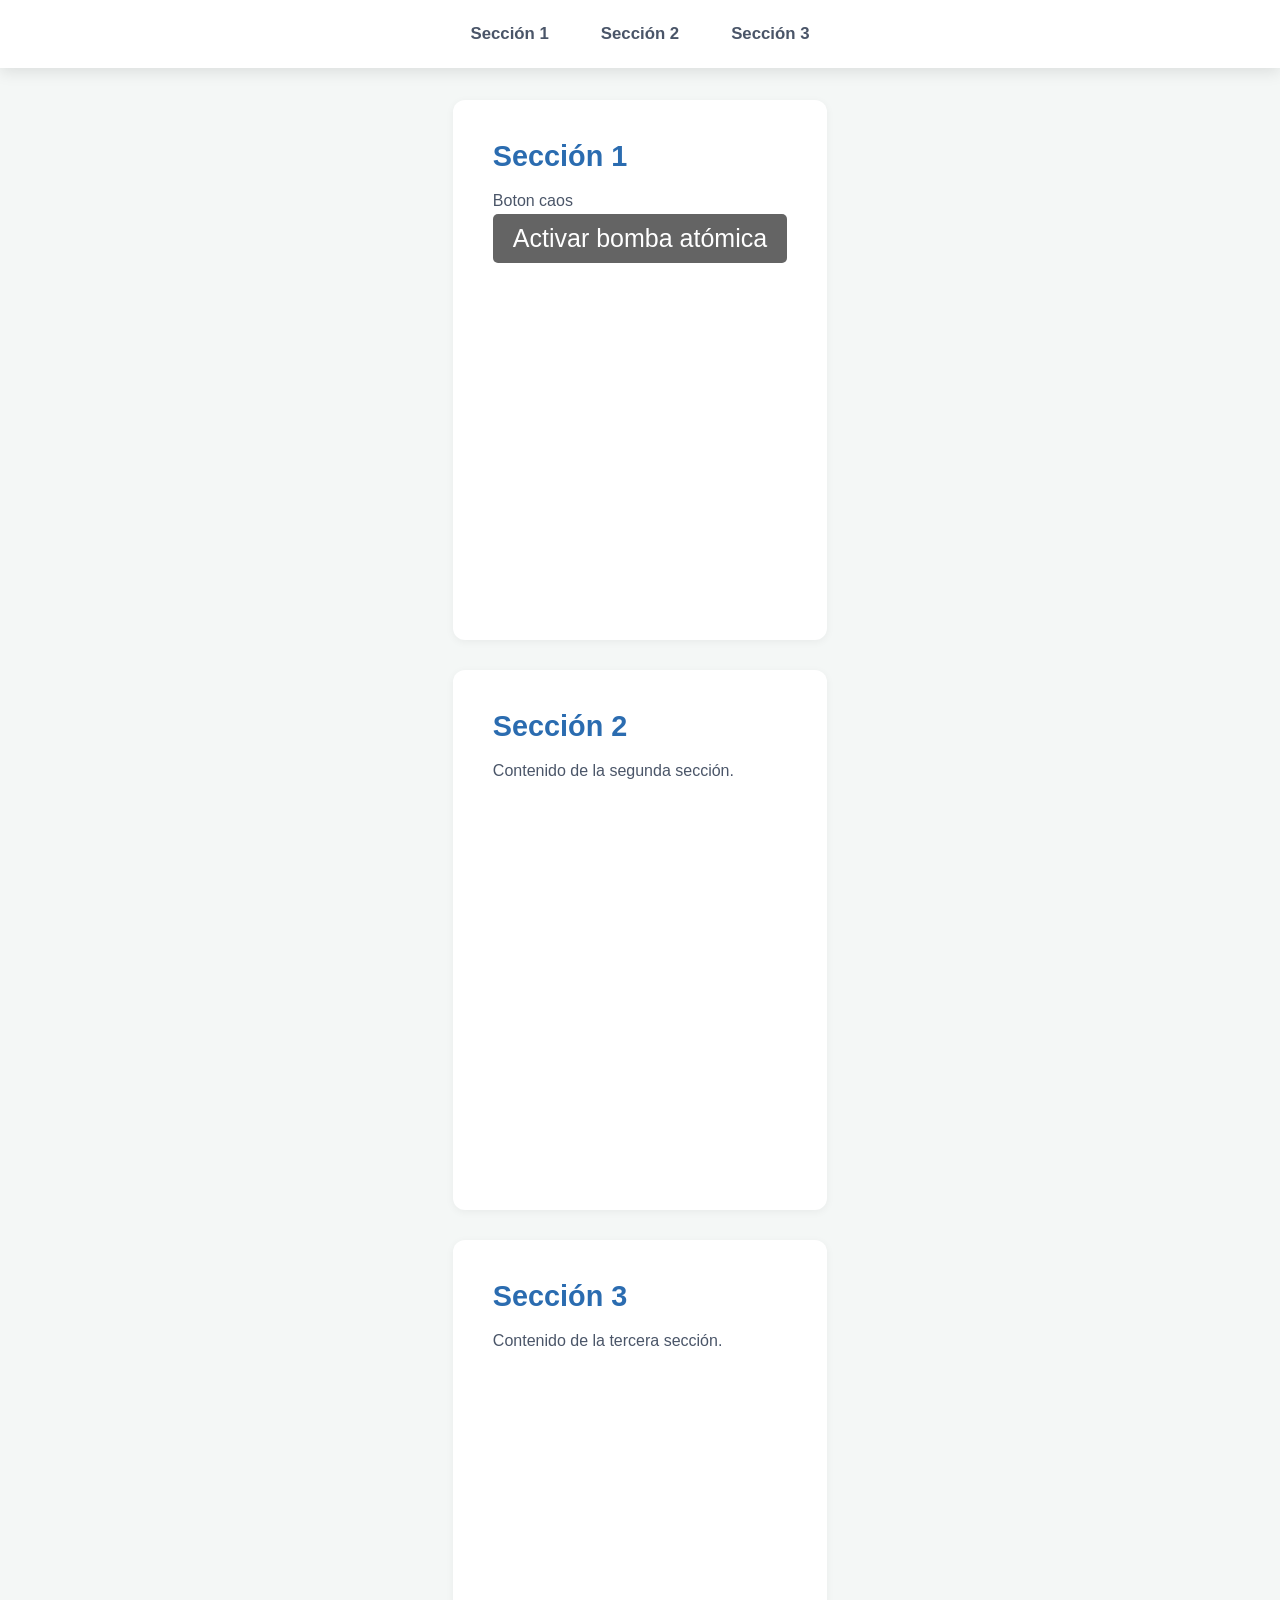
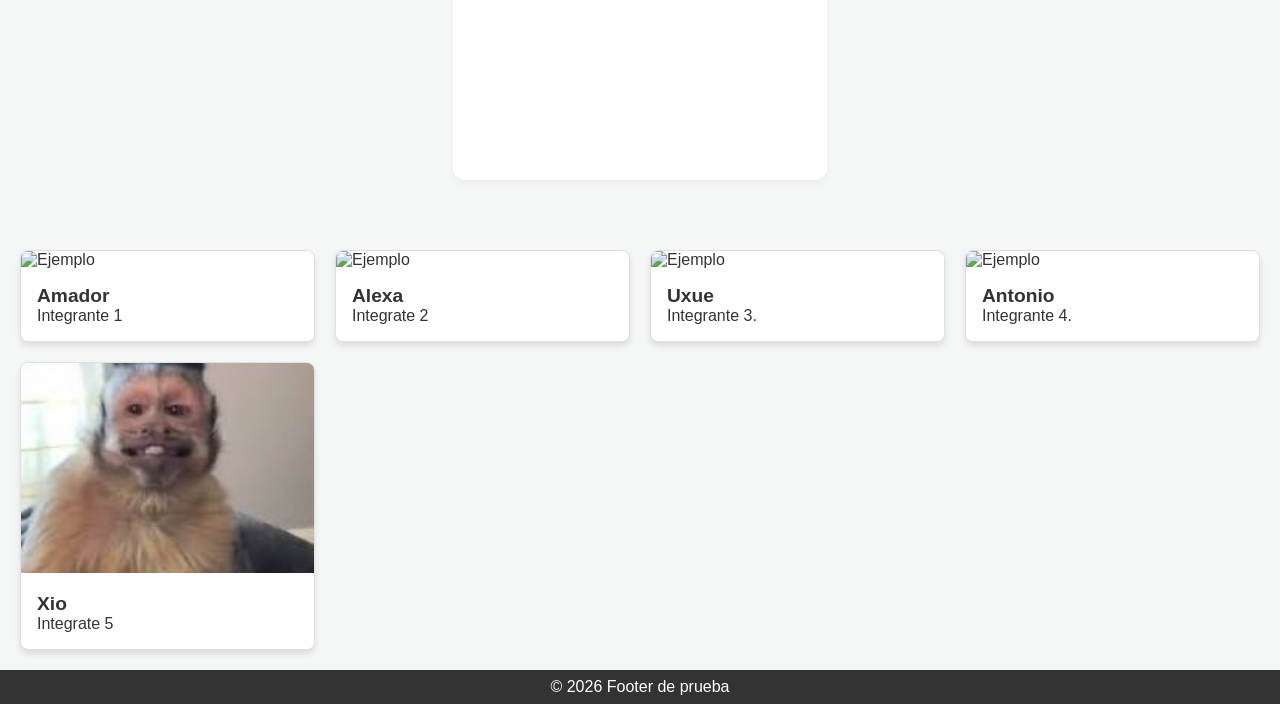
==== commit 65363ba4: "Resolver conflictos" ====
--- a/index.html
+++ b/index.html
@@ -36,5 +36,48 @@
     </main>
         <script src="js/botonCaos.js"></script>
 
+    <div class="card-grid">
+        <div class="card">
+            <img src="https://encrypted-tbn0.gstatic.com/images?q=tbn:ANd9GcQkjfj5BpxVTRjhMjs1P1ACTYYOiKppBFDmj3fjjwzfN4VxWfmVlEJYb7s&s=10" alt="Ejemplo">
+            <div class="card-content">
+                <h3>Amador</h3>
+                <p>Integrante 1</p>
+            </div>
+        </div>
+    
+        <div class="card">
+            <img src="https://encrypted-tbn0.gstatic.com/images?q=tbn:ANd9GcSLge34AlzwsAZxnPm-30LFNtOBwBeLDJxHVvNg-DeAYw&s" alt="Ejemplo">
+            <div class="card-content">
+                <h3>Alexa</h3>
+                <p>Integrate 2</p>
+            </div>
+        </div>
+
+        <div class="card">
+            <img src="https://encrypted-tbn0.gstatic.com/images?q=tbn:ANd9GcS9LVPYZmyObXVGzKlk4a13vdyVtmrMRncRA5RaDYk8Rg&s=10" alt="Ejemplo">
+            <div class="card-content">
+                <h3>Uxue</h3>
+                <p>Integrante 3.</p>
+            </div>
+        </div>
+
+        <div class="card">
+            <img src="https://encrypted-tbn0.gstatic.com/images?q=tbn:ANd9GcSuxI428Ll3fAASVU5CYx33X0FOb1aPLdRzs97KixXpuw&s=10" alt="Ejemplo">
+            <div class="card-content">
+                <h3>Antonio</h3>
+                <p>Integrante 4.</p>
+            </div>
+        </div>
+
+        <div class="card">
+            <img src="[data-uri]" alt="Ejemplo">
+            <div class="card-content">
+                <h3>Xio</h3>
+                <p>Integrate 5</p>
+            </div>
+        </div>
+    </div>
+    <script src="js/app.js"></script>
+
 </body>
 </html>
--- a/css/main.css
+++ b/css/main.css
@@ -101,4 +101,42 @@
       border-color: #0f3e70;
       color: white;
       border-radius: 5px;
-    }+    }
+.card-grid {
+  display: grid;
+  grid-template-columns: repeat(auto-fit, minmax(250px, 1fr));
+  gap: 20px;
+  padding: 20px;
+}
+
+.card {
+  background-color: #ffffff;
+  border: 1px solid #e0e0e0;
+  border-radius: 8px;
+  overflow: hidden;
+  box-shadow: 0 4px 6px rgba(0, 0, 0, 0.1);
+}
+
+.card img {
+  width: 100%;
+  height: 210px;
+  object-fit: cover;
+}
+
+.card-content {
+  padding: 16px;
+}
+
+.card-content h3 {
+  margin-top: 0;
+  font-size: 1.2rem;
+}
+
+.card-content button {
+  background-color: #007bff;
+  color: white;
+  border: none;
+  padding: 8px 12px;
+  border-radius: 4px;
+  cursor: pointer;
+}
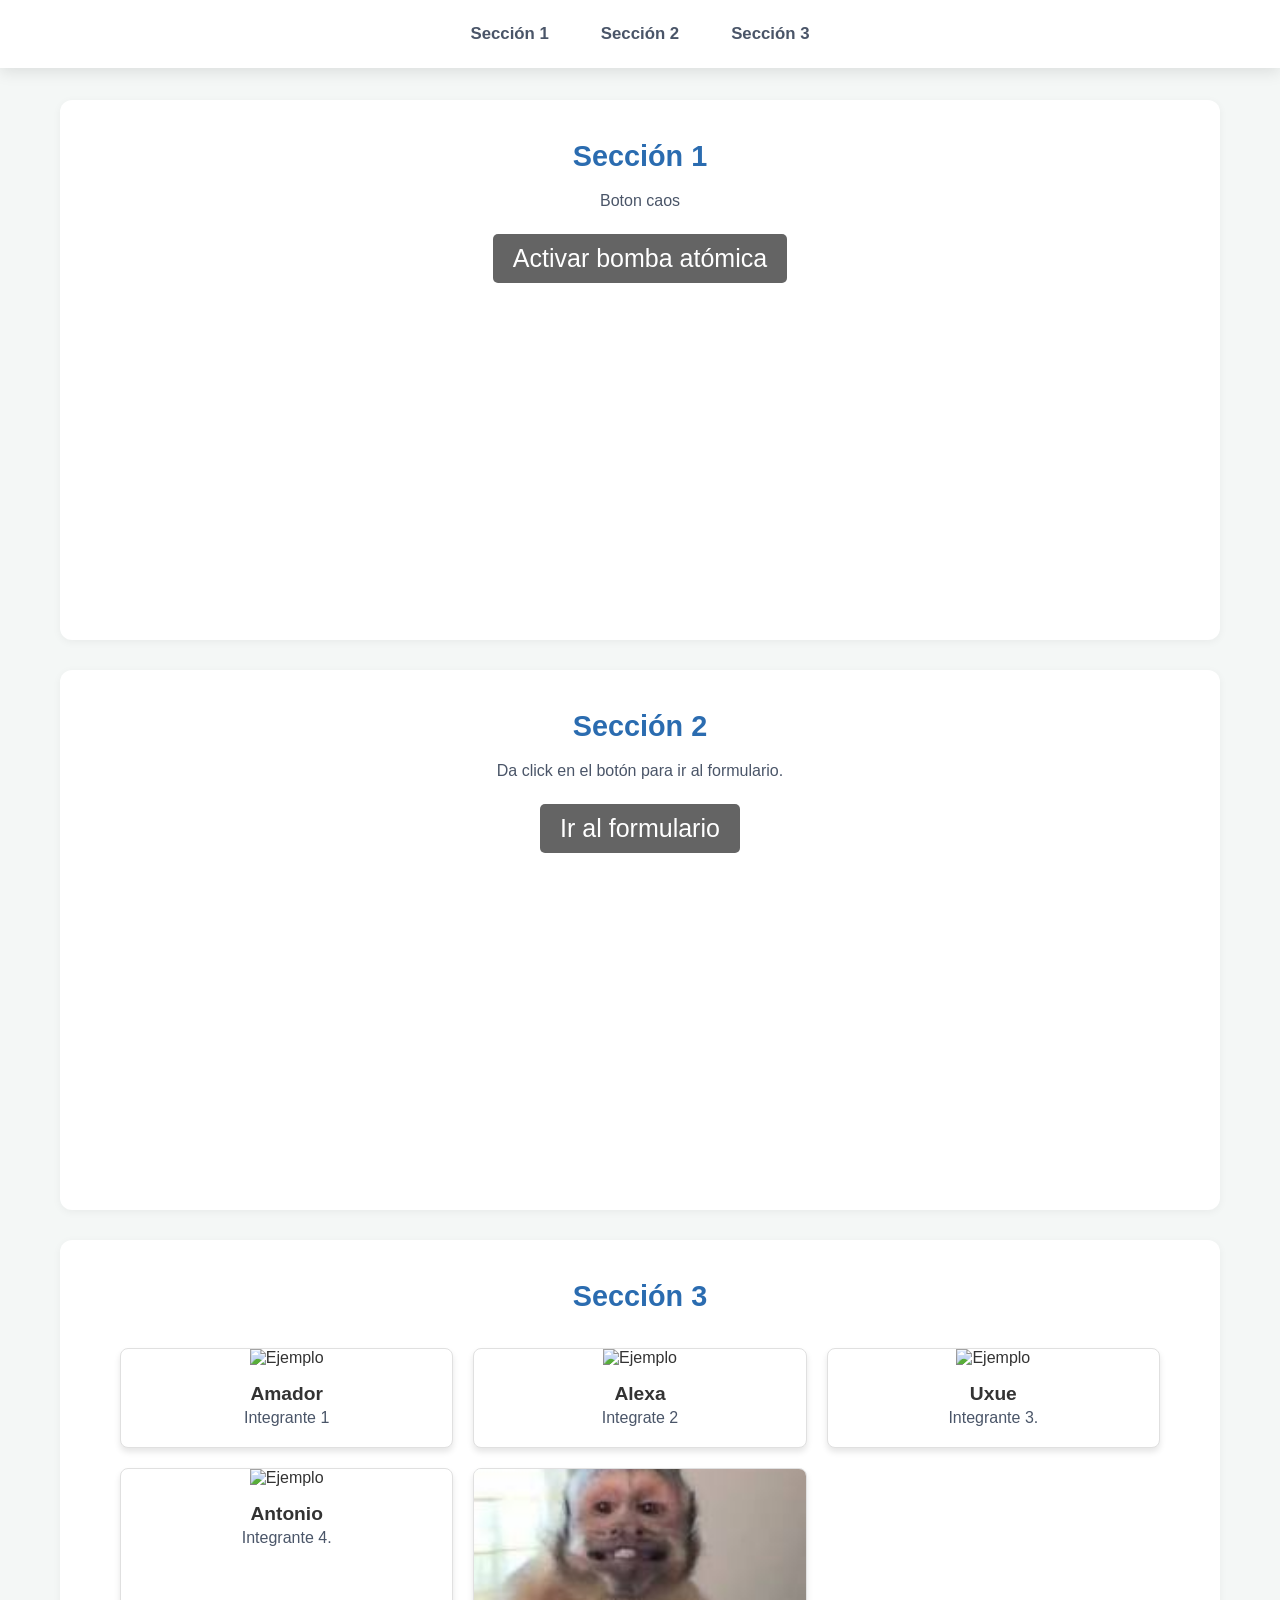
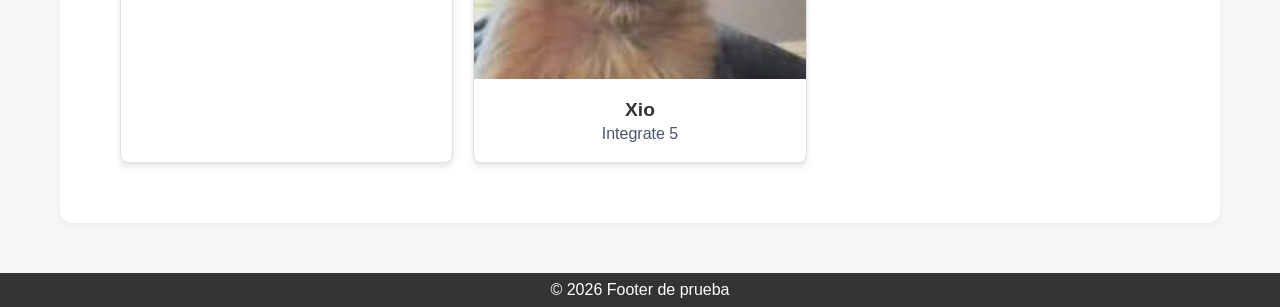
==== commit cede7507: "Ajustar secciones y formulario" ====
--- a/index.html
+++ b/index.html
@@ -1,11 +1,13 @@
 <!DOCTYPE html>
 <html lang="es">
+
 <head>
     <meta charset="UTF-8">
     <meta name="viewport" content="width=device-width, initial-scale=1.0">
     <title>Actividad</title>
     <link rel="stylesheet" href="./css/main.css">
 </head>
+
 <body>
     <nav class="navbar">
         <div class="nav-container">
@@ -20,63 +22,71 @@
             <h2>Sección 1</h2>
             <p>Boton caos</p>
             <button id="botonCaos" class="btn-estilo">
-            Activar bomba atómica
-        </button>
+                Activar bomba atómica
+            </button>
         </section>
 
         <section id="seccion2" class="section">
             <h2>Sección 2</h2>
-            <p>Contenido de la segunda sección.</p>
+            <p>Da click en el botón para ir al formulario.</p>
+            <button type="button" id="botonFormulario" class="btn-estilo">
+                Ir al formulario
+            </button>
         </section>
 
         <section id="seccion3" class="section">
             <h2>Sección 3</h2>
-            <p>Contenido de la tercera sección.</p>
+            <div class="card-grid">
+                <div class="card">
+                    <img src="https://encrypted-tbn0.gstatic.com/images?q=tbn:ANd9GcQkjfj5BpxVTRjhMjs1P1ACTYYOiKppBFDmj3fjjwzfN4VxWfmVlEJYb7s&s=10"
+                        alt="Ejemplo">
+                    <div class="card-content">
+                        <h3>Amador</h3>
+                        <p>Integrante 1</p>
+                    </div>
+                </div>
+
+                <div class="card">
+                    <img src="https://encrypted-tbn0.gstatic.com/images?q=tbn:ANd9GcSLge34AlzwsAZxnPm-30LFNtOBwBeLDJxHVvNg-DeAYw&s"
+                        alt="Ejemplo">
+                    <div class="card-content">
+                        <h3>Alexa</h3>
+                        <p>Integrate 2</p>
+                    </div>
+                </div>
+
+                <div class="card">
+                    <img src="https://encrypted-tbn0.gstatic.com/images?q=tbn:ANd9GcS9LVPYZmyObXVGzKlk4a13vdyVtmrMRncRA5RaDYk8Rg&s=10"
+                        alt="Ejemplo">
+                    <div class="card-content">
+                        <h3>Uxue</h3>
+                        <p>Integrante 3.</p>
+                    </div>
+                </div>
+
+                <div class="card">
+                    <img src="https://encrypted-tbn0.gstatic.com/images?q=tbn:ANd9GcSuxI428Ll3fAASVU5CYx33X0FOb1aPLdRzs97KixXpuw&s=10"
+                        alt="Ejemplo">
+                    <div class="card-content">
+                        <h3>Antonio</h3>
+                        <p>Integrante 4.</p>
+                    </div>
+                </div>
+
+                <div class="card">
+                    <img src="[data-uri]"
+                        alt="Ejemplo">
+                    <div class="card-content">
+                        <h3>Xio</h3>
+                        <p>Integrate 5</p>
+                    </div>
+                </div>
+            </div>
         </section>
     </main>
-        <script src="js/botonCaos.js"></script>
+    <script src="js/botonCaos.js"></script>
 
-    <div class="card-grid">
-        <div class="card">
-            <img src="https://encrypted-tbn0.gstatic.com/images?q=tbn:ANd9GcQkjfj5BpxVTRjhMjs1P1ACTYYOiKppBFDmj3fjjwzfN4VxWfmVlEJYb7s&s=10" alt="Ejemplo">
-            <div class="card-content">
-                <h3>Amador</h3>
-                <p>Integrante 1</p>
-            </div>
-        </div>
-    
-        <div class="card">
-            <img src="https://encrypted-tbn0.gstatic.com/images?q=tbn:ANd9GcSLge34AlzwsAZxnPm-30LFNtOBwBeLDJxHVvNg-DeAYw&s" alt="Ejemplo">
-            <div class="card-content">
-                <h3>Alexa</h3>
-                <p>Integrate 2</p>
-            </div>
-        </div>
 
-        <div class="card">
-            <img src="https://encrypted-tbn0.gstatic.com/images?q=tbn:ANd9GcS9LVPYZmyObXVGzKlk4a13vdyVtmrMRncRA5RaDYk8Rg&s=10" alt="Ejemplo">
-            <div class="card-content">
-                <h3>Uxue</h3>
-                <p>Integrante 3.</p>
-            </div>
-        </div>
-
-        <div class="card">
-            <img src="https://encrypted-tbn0.gstatic.com/images?q=tbn:ANd9GcSuxI428Ll3fAASVU5CYx33X0FOb1aPLdRzs97KixXpuw&s=10" alt="Ejemplo">
-            <div class="card-content">
-                <h3>Antonio</h3>
-                <p>Integrante 4.</p>
-            </div>
-        </div>
-
-        <div class="card">
-            <img src="[data-uri]" alt="Ejemplo">
-            <div class="card-content">
-                <h3>Xio</h3>
-                <p>Integrate 5</p>
-            </div>
-        </div>
-    </div>
     <script src="js/app.js"></script>
 
 </body>
--- a/css/main.css
+++ b/css/main.css
@@ -59,7 +59,7 @@
 .content {
     margin-top: 80px; /* Margen para no quedar oculto bajo el nav fijo */
     padding: 20px;
-    max-width: 800px;
+    min-width: 1200px;
     margin-left: auto;
     margin-right: auto;
 }
@@ -71,6 +71,7 @@
     border-radius: 12px;
     box-shadow: 0 2px 8px rgba(0, 0, 0, 0.05);
     min-height: 60vh; /* Altura extra para permitir probar el scroll */
+    text-align: center;
 }
 
 .section h2 {
@@ -93,6 +94,7 @@
       cursor: pointer;
       border-radius: 5px;
       transition: background-color 0.9s ease; /* Transición suave de color */
+      margin-top: 20px;
     }
 
     /* Clase CSS para el nuevo estado del botón */
